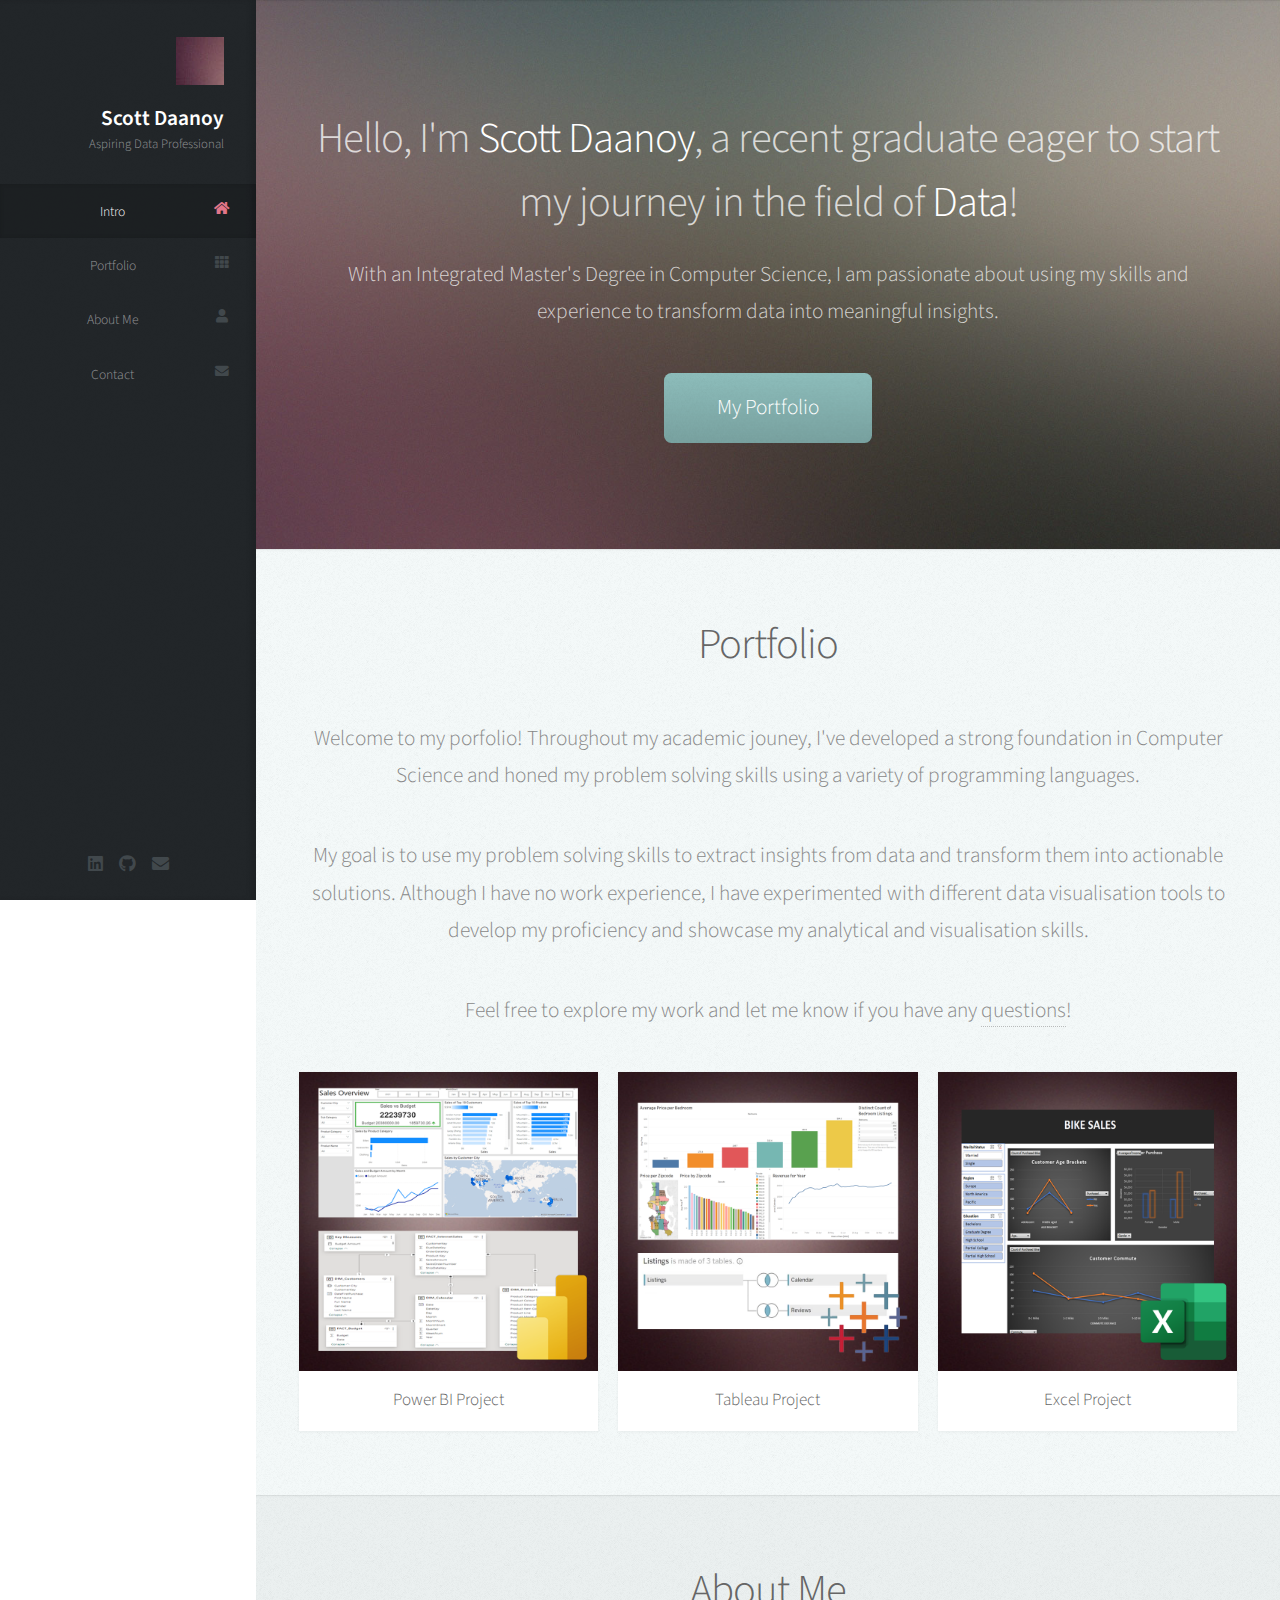
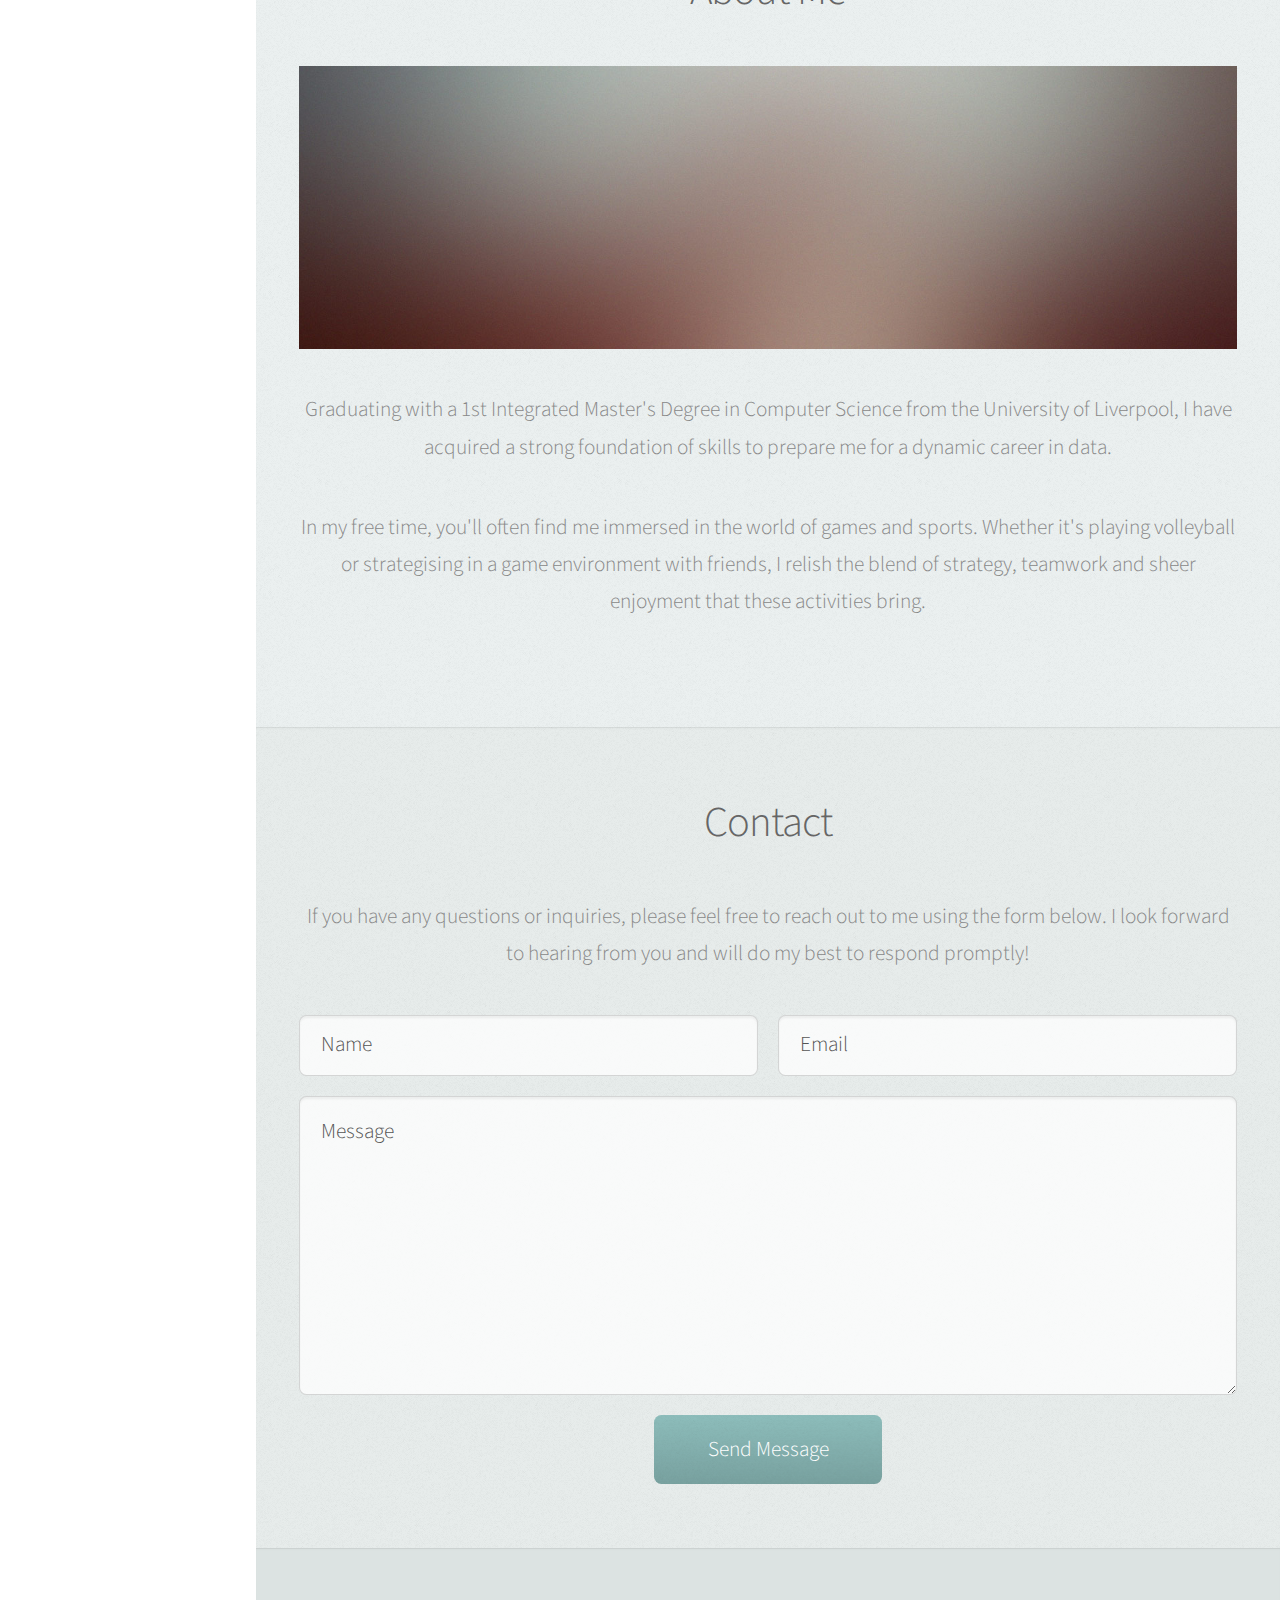
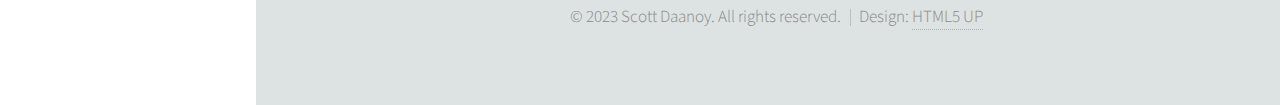
==== index.html @ 8d28c7b4 "Add files via upload" ====
<!DOCTYPE HTML>
<!--
	Prologue by HTML5 UP
	html5up.net | @ajlkn
	Free for personal and commercial use under the CCA 3.0 license (html5up.net/license)
-->
<html>
	<head>
		<title>Scott Daanoy Portfolio</title>
		<meta charset="utf-8" />
		<meta name="viewport" content="width=device-width, initial-scale=1, user-scalable=no" />
		<link rel="stylesheet" href="assets/css/main.css" />
	</head>
	<body class="is-preload">

		<!-- Header -->
			<div id="header">

				<div class="top">

					<!-- Logo -->
						<div id="logo">
							<span class="image avatar48"><img src="images/avatar.jpg" alt="" /></span>
							<h1 id="title">Scott Daanoy</h1>
							<p>Aspiring Data Professional</p>
						</div>

					<!-- Nav -->
						<nav id="nav">
							<ul>
								<li><a href="#top" id="top-link"><span class="icon solid fa-home">Intro</span></a></li>
								<li><a href="#portfolio" id="portfolio-link"><span class="icon solid fa-th">Portfolio</span></a></li>
								<li><a href="#about" id="about-link"><span class="icon solid fa-user">About Me</span></a></li>
								<li><a href="#contact" id="contact-link"><span class="icon solid fa-envelope">Contact</span></a></li>
							</ul>
						</nav>

				</div>

				<div class="bottom">

					<!-- Social Icons -->
						<ul class="icons">
							<li><a href="https://www.linkedin.com/in/euan-scott-daanoy/" class="icon brands fa-linkedin"><span class="label">Facebook</span></a></li>
							<li><a href="https://github.com/scottdaanoy" class="icon brands fa-github"><span class="label">Github</span></a></li>
							<li><a href="mailto:daanoyscott@gmail.com" class="icon solid fa-envelope"><span class="label">Email</span></a></li>
						</ul>

				</div>

			</div>

		<!-- Main -->
			<div id="main">

				<!-- Intro -->
					<section id="top" class="one dark cover">
						<div class="container">

							<header>
								<h2 class="alt">Hello, I'm <strong>Scott Daanoy</strong>, a recent graduate eager to start 
								my journey in the field of <strong>Data</strong>!</h2>
								<p>With an Integrated Master's Degree in Computer Science,
								I am passionate about using my skills and experience to transform data into meaningful insights.</p>
							</header>

							<footer>
								<a href="#portfolio" class="button scrolly">My Portfolio</a>
							</footer>

						</div>
					</section>
					

				<!-- Portfolio -->
					<section id="portfolio" class="two">
						<div class="container">

							<header>
								<h2>Portfolio</h2>
							</header>

							<p>Welcome to my porfolio! Throughout my academic jouney, I've developed a strong foundation in
							Computer Science and honed my problem solving skills using a variety of programming languages.</p>
							<p>My goal is to use my problem solving skills to extract insights from data and transform them
							into actionable solutions. Although I have no work experience, I have experimented with different 
							data visualisation tools to develop my proficiency and showcase my analytical and visualisation
							skills.</p>
							<p> Feel free to explore my work and let me know if you have any <a href="#contact">questions</a>!</p>

							<div class="row">
								<div class="col-4 col-12-mobile">
									<article class="item">
										<a href="PowerBIProject.html#portfolio" class="image fit"><img src="images/BI Thumb.png" alt="" /></a>
										<header>
											<h3>Power BI Project</h3>
										</header>
									</article>
								</div>
								<div class="col-4 col-12-mobile">
									<article class="item">
										<a href="TableauProject.html#portfolio" class="image fit"><img src="images/Tableau Thumb.png" alt="" /></a>
										<header>
											<h3>Tableau Project</h3>
										</header>
									</article>
								</div>
								<div class="col-4 col-12-mobile">
									<article class="item">
										<a href="ExcelProject.html#portfolio" class="image fit"><img src="images/Excel Thumb.png" alt="" /></a>
										<header>
											<h3>Excel Project</h3>
										</header>
									</article>
								</div>
							</div>
						</div>
					</section>

				<!-- About Me -->
					<section id="about" class="three">
						<div class="container">

							<header>
								<h2>About Me</h2>
							</header>

							<a href="#" class="image featured"><img src="images/pic08.jpg" alt="" /></a>

							<p>
								Graduating with a 1st Integrated Master's Degree in Computer Science from the University of Liverpool,
								I have acquired a strong foundation of skills to prepare me for a dynamic career in data.
							</p>

							<p>
								In my free time, you'll often find me immersed in the world of games and sports. Whether it's playing 
								volleyball or strategising in a game environment with friends, I relish the blend of strategy, teamwork 
								and sheer enjoyment that these activities bring.  
							</p>

						</div>
					</section>

				<!-- Contact -->
					<section id="contact" class="four">
						<div class="container">

							<header>
								<h2>Contact</h2>
							</header>

							<p>If you have any questions or inquiries, please feel free to reach out to me using the form below.
							I look forward to hearing from you and will do my best to respond promptly!</p>

							<form method="post" action="https://formspree.io/f/meqbbwyn">
								<div class="row">
									<div class="col-6 col-12-mobile"><input type="text" name="name" placeholder="Name" /></div>
									<div class="col-6 col-12-mobile"><input type="text" name="email" placeholder="Email" /></div>
									<div class="col-12">
										<textarea name="message" placeholder="Message"></textarea>
									</div>
									<div class="col-12">
										<input type="submit" value="Send Message" />
									</div>
								</div>
							</form>

						</div>
					</section>

			</div>

		<!-- Footer -->
			<div id="footer">

				<!-- Copyright -->
					<ul class="copyright">
						<li>&copy; 2023 Scott Daanoy. All rights reserved.</li><li>Design: <a href="http://html5up.net">HTML5 UP</a></li>
					</ul>

			</div>

		<!-- Scripts -->
			<script src="assets/js/jquery.min.js"></script>
			<script src="assets/js/jquery.scrolly.min.js"></script>
			<script src="assets/js/jquery.scrollex.min.js"></script>
			<script src="assets/js/browser.min.js"></script>
			<script src="assets/js/breakpoints.min.js"></script>
			<script src="assets/js/util.js"></script>
			<script src="assets/js/main.js"></script>

	</body>
</html>
---- assets/css/main.css ----
@import url("fontawesome-all.min.css");
@import url("https://fonts.googleapis.com/css?family=Source+Sans+Pro:300,300italic,400,600");

/*
	Prologue by HTML5 UP
	html5up.net | @ajlkn
	Free for personal and commercial use under the CCA 3.0 license (html5up.net/license)
*/

ul#scott {
	text-align: center;
	list-style-type: none;
	font-size: 21px;
}

p#viewmore {
	text-align: right;
}

html, body, div, span, applet, object,
iframe, h1, h2, h3, h4, h5, h6, p, blockquote,
pre, a, abbr, acronym, address, big, cite,
code, del, dfn, em, img, ins, kbd, q, s, samp,
small, strike, strong, sub, sup, tt, var, b,
u, i, center, dl, dt, dd, ol, ul, li, fieldset,
form, label, legend, table, caption, tbody,
tfoot, thead, tr, th, td, article, aside,
canvas, details, embed, figure, figcaption,
footer, header, hgroup, menu, nav, output, ruby,
section, summary, time, mark, audio, video {
	margin: 0;
	padding: 0;
	border: 0;
	font-size: 100%;
	font: inherit;
	vertical-align: baseline;}

article, aside, details, figcaption, figure,
footer, header, hgroup, menu, nav, section {
	display: block;}

body {
	line-height: 1;
}

ol, ul {
	list-style: none;
	text-align: center;
	list-style-position: outside;
	list-style-type: none;
}

blockquote, q {
	quotes: none;
}

	blockquote:before, blockquote:after, q:before, q:after {
		content: '';
		content: none;
	}

table {
	border-collapse: collapse;
	border-spacing: 0;
}

body {
	-webkit-text-size-adjust: none;
}

mark {
	background-color: transparent;
	color: inherit;
}

input::-moz-focus-inner {
	border: 0;
	padding: 0;
}

input, select, textarea {
	-moz-appearance: none;
	-webkit-appearance: none;
	-ms-appearance: none;
	appearance: none;
}

/* Basic */

	html {
		box-sizing: border-box;
	}

	*, *:before, *:after {
		box-sizing: inherit;
	}

	body {
		background: #fff;
		font-family: 'Source Sans Pro', sans-serif;
		font-size: 19pt;
		font-weight: 300;
		line-height: 1.75em;
		color: #888;
	}

		body.is-preload *, body.is-preload *:before, body.is-preload *:after {
			-moz-animation: none !important;
			-webkit-animation: none !important;
			-ms-animation: none !important;
			animation: none !important;
			-moz-transition: none !important;
			-webkit-transition: none !important;
			-ms-transition: none !important;
			transition: none !important;
		}

	input, textarea, select {
		font-family: 'Source Sans Pro', sans-serif;
		font-size: 19pt;
		font-weight: 300;
		line-height: 1.75em;
		color: #888;
	}

	h1, h2, h3, h4, h5, h6 {
		font-weight: 300;
		color: #666;
		line-height: 1.5em;
	}

	h1 a, h2 a, h3 a, h4 a, h5 a, h6 a {
		color: inherit;
		text-decoration: none;
	}

		h1 a strong, h2 a strong, h3 a strong, h4 a strong, h5 a strong, h6 a strong {
			color: #333;
		}

	h2 {
		font-size: 2em;
		letter-spacing: -1px;
	}

		h2.alt {
			color: #888;
		}

			h2.alt strong {
				color: #666;
			}

	h3 {
		font-size: 1.5em;
	}

	header {
		margin: 0 0 2em 0;
	}

		header > p {
			margin: 1em 0 0 0;
		}

	footer {
		margin: 2em 0 0 0;
	}

	strong, b {
		font-weight: 300;
		color: #666;
	}

	em, i {
		font-style: italic;
	}

	a {
		text-decoration: none;
		color: inherit;
		border-bottom: dotted 1px rgba(128, 128, 128, 0.5);
		-moz-transition: color 0.35s ease-in-out, border-bottom-color 0.35s ease-in-out;
		-webkit-transition: color 0.35s ease-in-out, border-bottom-color 0.35s ease-in-out;
		-ms-transition: color 0.35s ease-in-out, border-bottom-color 0.35s ease-in-out;
		transition: color 0.35s ease-in-out, border-bottom-color 0.35s ease-in-out;
		outline: 0;
	}

		a:hover {
			color: #E27689;
			border-bottom-color: rgba(255, 255, 255, 0);
		}

	sub {
		position: relative;
		top: 0.5em;
		font-size: 0.8em;
	}

	sup {
		position: relative;
		top: -0.5em;
		font-size: 0.8em;
	}

	hr {
		border: 0;
		border-top: solid 1px #ddd;
	}

	blockquote {
		border-left: solid 0.5em #ddd;
		padding: 1em 0 1em 2em;
		font-style: italic;
	}

	p, ul, ol, dl, table {
		margin-bottom: 2em;
	}

	br.clear {
		clear: both;
	}

/* Container */

	.container {
		margin: 0 auto;
		max-width: 100%;
		width: 1400px;
	}

		@media screen and (min-width: 961px) and (max-width: 1880px) {

			.container {
				width: 1200px;
			}

		}

		@media screen and (min-width: 961px) and (max-width: 1620px) {

			.container {
				width: 960px;
			}

		}

		@media screen and (min-width: 961px) and (max-width: 1320px) {

			.container {
				width: 100%;
			}

		}

		@media screen and (max-width: 960px) {

			.container {
				width: 100%;
			}

		}

		@media screen and (max-width: 736px) {

			.container {
				width: 100%;
			}

		}

/* Row */

	.row {
		display: flex;
		flex-wrap: wrap;
		box-sizing: border-box;
		align-items: stretch;
	}

		.row > * {
			box-sizing: border-box;
		}

		.row.gtr-uniform > * > :last-child {
			margin-bottom: 0;
		}

		.row.aln-left {
			justify-content: flex-start;
		}

		.row.aln-center {
			justify-content: center;
		}

		.row.aln-right {
			justify-content: flex-end;
		}

		.row.aln-top {
			align-items: flex-start;
		}

		.row.aln-middle {
			align-items: center;
		}

		.row.aln-bottom {
			align-items: flex-end;
		}

		.row > .imp {
			order: -1;
		}

		.row > .col-1 {
			width: 8.33333%;
		}

		.row > .off-1 {
			margin-left: 8.33333%;
		}

		.row > .col-2 {
			width: 16.66667%;
		}

		.row > .off-2 {
			margin-left: 16.66667%;
		}

		.row > .col-3 {
			width: 25%;
		}

		.row > .off-3 {
			margin-left: 25%;
		}

		.row > .col-4 {
			width: 33.33333%;
		}

		.row > .off-4 {
			margin-left: 33.33333%;
		}

		.row > .col-5 {
			width: 41.66667%;
		}

		.row > .off-5 {
			margin-left: 41.66667%;
		}

		.row > .col-6 {
			width: 50%;
		}

		.row > .off-6 {
			margin-left: 50%;
		}

		.row > .col-7 {
			width: 58.33333%;
		}

		.row > .off-7 {
			margin-left: 58.33333%;
		}

		.row > .col-8 {
			width: 66.66667%;
		}

		.row > .off-8 {
			margin-left: 66.66667%;
		}

		.row > .col-9 {
			width: 75%;
		}

		.row > .off-9 {
			margin-left: 75%;
		}

		.row > .col-10 {
			width: 83.33333%;
		}

		.row > .off-10 {
			margin-left: 83.33333%;
		}

		.row > .col-11 {
			width: 91.66667%;
		}

		.row > .off-11 {
			margin-left: 91.66667%;
		}

		.row > .col-12 {
			width: 100%;
		}

		.row > .off-12 {
			margin-left: 100%;
		}

		.row.gtr-0 {
			margin-top: 0px;
			margin-left: 0px;
		}

			.row.gtr-0 > * {
				padding: 0px 0 0 0px;
			}

			.row.gtr-0.gtr-uniform {
				margin-top: 0px;
			}

				.row.gtr-0.gtr-uniform > * {
					padding-top: 0px;
				}

		.row.gtr-25 {
			margin-top: -10px;
			margin-left: -10px;
		}

			.row.gtr-25 > * {
				padding: 10px 0 0 10px;
			}

			.row.gtr-25.gtr-uniform {
				margin-top: -10px;
			}

				.row.gtr-25.gtr-uniform > * {
					padding-top: 10px;
				}

		.row.gtr-50 {
			margin-top: -20px;
			margin-left: -20px;
		}

			.row.gtr-50 > * {
				padding: 20px 0 0 20px;
			}

			.row.gtr-50.gtr-uniform {
				margin-top: -20px;
			}

				.row.gtr-50.gtr-uniform > * {
					padding-top: 20px;
				}

		.row {
			margin-top: -40px;
			margin-left: -40px;
		}

			.row > * {
				padding: 40px 0 0 40px;
			}

			.row.gtr-uniform {
				margin-top: -40px;
			}

				.row.gtr-uniform > * {
					padding-top: 40px;
				}

		.row.gtr-150 {
			margin-top: -60px;
			margin-left: -60px;
		}

			.row.gtr-150 > * {
				padding: 60px 0 0 60px;
			}

			.row.gtr-150.gtr-uniform {
				margin-top: -60px;
			}

				.row.gtr-150.gtr-uniform > * {
					padding-top: 60px;
				}

		.row.gtr-200 {
			margin-top: -80px;
			margin-left: -80px;
		}

			.row.gtr-200 > * {
				padding: 80px 0 0 80px;
			}

			.row.gtr-200.gtr-uniform {
				margin-top: -80px;
			}

				.row.gtr-200.gtr-uniform > * {
					padding-top: 80px;
				}

		@media screen and (min-width: 961px) and (max-width: 1880px) {

			.row {
				display: flex;
				flex-wrap: wrap;
				box-sizing: border-box;
				align-items: stretch;
			}

				.row > * {
					box-sizing: border-box;
				}

				.row.gtr-uniform > * > :last-child {
					margin-bottom: 0;
				}

				.row.aln-left {
					justify-content: flex-start;
				}

				.row.aln-center {
					justify-content: center;
				}

				.row.aln-right {
					justify-content: flex-end;
				}

				.row.aln-top {
					align-items: flex-start;
				}

				.row.aln-middle {
					align-items: center;
				}

				.row.aln-bottom {
					align-items: flex-end;
				}

				.row > .imp-wide {
					order: -1;
				}

				.row > .col-1-wide {
					width: 8.33333%;
				}

				.row > .off-1-wide {
					margin-left: 8.33333%;
				}

				.row > .col-2-wide {
					width: 16.66667%;
				}

				.row > .off-2-wide {
					margin-left: 16.66667%;
				}

				.row > .col-3-wide {
					width: 25%;
				}

				.row > .off-3-wide {
					margin-left: 25%;
				}

				.row > .col-4-wide {
					width: 33.33333%;
				}

				.row > .off-4-wide {
					margin-left: 33.33333%;
				}

				.row > .col-5-wide {
					width: 41.66667%;
				}

				.row > .off-5-wide {
					margin-left: 41.66667%;
				}

				.row > .col-6-wide {
					width: 50%;
				}

				.row > .off-6-wide {
					margin-left: 50%;
				}

				.row > .col-7-wide {
					width: 58.33333%;
				}

				.row > .off-7-wide {
					margin-left: 58.33333%;
				}

				.row > .col-8-wide {
					width: 66.66667%;
				}

				.row > .off-8-wide {
					margin-left: 66.66667%;
				}

				.row > .col-9-wide {
					width: 75%;
				}

				.row > .off-9-wide {
					margin-left: 75%;
				}

				.row > .col-10-wide {
					width: 83.33333%;
				}

				.row > .off-10-wide {
					margin-left: 83.33333%;
				}

				.row > .col-11-wide {
					width: 91.66667%;
				}

				.row > .off-11-wide {
					margin-left: 91.66667%;
				}

				.row > .col-12-wide {
					width: 100%;
				}

				.row > .off-12-wide {
					margin-left: 100%;
				}

				.row.gtr-0 {
					margin-top: 0px;
					margin-left: 0px;
				}

					.row.gtr-0 > * {
						padding: 0px 0 0 0px;
					}

					.row.gtr-0.gtr-uniform {
						margin-top: 0px;
					}

						.row.gtr-0.gtr-uniform > * {
							padding-top: 0px;
						}

				.row.gtr-25 {
					margin-top: -10px;
					margin-left: -10px;
				}

					.row.gtr-25 > * {
						padding: 10px 0 0 10px;
					}

					.row.gtr-25.gtr-uniform {
						margin-top: -10px;
					}

						.row.gtr-25.gtr-uniform > * {
							padding-top: 10px;
						}

				.row.gtr-50 {
					margin-top: -20px;
					margin-left: -20px;
				}

					.row.gtr-50 > * {
						padding: 20px 0 0 20px;
					}

					.row.gtr-50.gtr-uniform {
						margin-top: -20px;
					}

						.row.gtr-50.gtr-uniform > * {
							padding-top: 20px;
						}

				.row {
					margin-top: -40px;
					margin-left: -40px;
				}

					.row > * {
						padding: 40px 0 0 40px;
					}

					.row.gtr-uniform {
						margin-top: -40px;
					}

						.row.gtr-uniform > * {
							padding-top: 40px;
						}

				.row.gtr-150 {
					margin-top: -60px;
					margin-left: -60px;
				}

					.row.gtr-150 > * {
						padding: 60px 0 0 60px;
					}

					.row.gtr-150.gtr-uniform {
						margin-top: -60px;
					}

						.row.gtr-150.gtr-uniform > * {
							padding-top: 60px;
						}

				.row.gtr-200 {
					margin-top: -80px;
					margin-left: -80px;
				}

					.row.gtr-200 > * {
						padding: 80px 0 0 80px;
					}

					.row.gtr-200.gtr-uniform {
						margin-top: -80px;
					}

						.row.gtr-200.gtr-uniform > * {
							padding-top: 80px;
						}

		}

		@media screen and (min-width: 961px) and (max-width: 1620px) {

			.row {
				display: flex;
				flex-wrap: wrap;
				box-sizing: border-box;
				align-items: stretch;
			}

				.row > * {
					box-sizing: border-box;
				}

				.row.gtr-uniform > * > :last-child {
					margin-bottom: 0;
				}

				.row.aln-left {
					justify-content: flex-start;
				}

				.row.aln-center {
					justify-content: center;
				}

				.row.aln-right {
					justify-content: flex-end;
				}

				.row.aln-top {
					align-items: flex-start;
				}

				.row.aln-middle {
					align-items: center;
				}

				.row.aln-bottom {
					align-items: flex-end;
				}

				.row > .imp-normal {
					order: -1;
				}

				.row > .col-1-normal {
					width: 8.33333%;
				}

				.row > .off-1-normal {
					margin-left: 8.33333%;
				}

				.row > .col-2-normal {
					width: 16.66667%;
				}

				.row > .off-2-normal {
					margin-left: 16.66667%;
				}

				.row > .col-3-normal {
					width: 25%;
				}

				.row > .off-3-normal {
					margin-left: 25%;
				}

				.row > .col-4-normal {
					width: 33.33333%;
				}

				.row > .off-4-normal {
					margin-left: 33.33333%;
				}

				.row > .col-5-normal {
					width: 41.66667%;
				}

				.row > .off-5-normal {
					margin-left: 41.66667%;
				}

				.row > .col-6-normal {
					width: 50%;
				}

				.row > .off-6-normal {
					margin-left: 50%;
				}

				.row > .col-7-normal {
					width: 58.33333%;
				}

				.row > .off-7-normal {
					margin-left: 58.33333%;
				}

				.row > .col-8-normal {
					width: 66.66667%;
				}

				.row > .off-8-normal {
					margin-left: 66.66667%;
				}

				.row > .col-9-normal {
					width: 75%;
				}

				.row > .off-9-normal {
					margin-left: 75%;
				}

				.row > .col-10-normal {
					width: 83.33333%;
				}

				.row > .off-10-normal {
					margin-left: 83.33333%;
				}

				.row > .col-11-normal {
					width: 91.66667%;
				}

				.row > .off-11-normal {
					margin-left: 91.66667%;
				}

				.row > .col-12-normal {
					width: 100%;
				}

				.row > .off-12-normal {
					margin-left: 100%;
				}

				.row.gtr-0 {
					margin-top: 0px;
					margin-left: 0px;
				}

					.row.gtr-0 > * {
						padding: 0px 0 0 0px;
					}

					.row.gtr-0.gtr-uniform {
						margin-top: 0px;
					}

						.row.gtr-0.gtr-uniform > * {
							padding-top: 0px;
						}

				.row.gtr-25 {
					margin-top: -10px;
					margin-left: -10px;
				}

					.row.gtr-25 > * {
						padding: 10px 0 0 10px;
					}

					.row.gtr-25.gtr-uniform {
						margin-top: -10px;
					}

						.row.gtr-25.gtr-uniform > * {
							padding-top: 10px;
						}

				.row.gtr-50 {
					margin-top: -20px;
					margin-left: -20px;
				}

					.row.gtr-50 > * {
						padding: 20px 0 0 20px;
					}

					.row.gtr-50.gtr-uniform {
						margin-top: -20px;
					}

						.row.gtr-50.gtr-uniform > * {
							padding-top: 20px;
						}

				.row {
					margin-top: -40px;
					margin-left: -40px;
				}

					.row > * {
						padding: 40px 0 0 40px;
					}

					.row.gtr-uniform {
						margin-top: -40px;
					}

						.row.gtr-uniform > * {
							padding-top: 40px;
						}

				.row.gtr-150 {
					margin-top: -60px;
					margin-left: -60px;
				}

					.row.gtr-150 > * {
						padding: 60px 0 0 60px;
					}

					.row.gtr-150.gtr-uniform {
						margin-top: -60px;
					}

						.row.gtr-150.gtr-uniform > * {
							padding-top: 60px;
						}

				.row.gtr-200 {
					margin-top: -80px;
					margin-left: -80px;
				}

					.row.gtr-200 > * {
						padding: 80px 0 0 80px;
					}

					.row.gtr-200.gtr-uniform {
						margin-top: -80px;
					}

						.row.gtr-200.gtr-uniform > * {
							padding-top: 80px;
						}

		}

		@media screen and (min-width: 961px) and (max-width: 1320px) {

			.row {
				display: flex;
				flex-wrap: wrap;
				box-sizing: border-box;
				align-items: stretch;
			}

				.row > * {
					box-sizing: border-box;
				}

				.row.gtr-uniform > * > :last-child {
					margin-bottom: 0;
				}

				.row.aln-left {
					justify-content: flex-start;
				}

				.row.aln-center {
					justify-content: center;
				}

				.row.aln-right {
					justify-content: flex-end;
				}

				.row.aln-top {
					align-items: flex-start;
				}

				.row.aln-middle {
					align-items: center;
				}

				.row.aln-bottom {
					align-items: flex-end;
				}

				.row > .imp-narrow {
					order: -1;
				}

				.row > .col-1-narrow {
					width: 8.33333%;
				}

				.row > .off-1-narrow {
					margin-left: 8.33333%;
				}

				.row > .col-2-narrow {
					width: 16.66667%;
				}

				.row > .off-2-narrow {
					margin-left: 16.66667%;
				}

				.row > .col-3-narrow {
					width: 25%;
				}

				.row > .off-3-narrow {
					margin-left: 25%;
				}

				.row > .col-4-narrow {
					width: 33.33333%;
				}

				.row > .off-4-narrow {
					margin-left: 33.33333%;
				}

				.row > .col-5-narrow {
					width: 41.66667%;
				}

				.row > .off-5-narrow {
					margin-left: 41.66667%;
				}

				.row > .col-6-narrow {
					width: 50%;
				}

				.row > .off-6-narrow {
					margin-left: 50%;
				}

				.row > .col-7-narrow {
					width: 58.33333%;
				}

				.row > .off-7-narrow {
					margin-left: 58.33333%;
				}

				.row > .col-8-narrow {
					width: 66.66667%;
				}

				.row > .off-8-narrow {
					margin-left: 66.66667%;
				}

				.row > .col-9-narrow {
					width: 75%;
				}

				.row > .off-9-narrow {
					margin-left: 75%;
				}

				.row > .col-10-narrow {
					width: 83.33333%;
				}

				.row > .off-10-narrow {
					margin-left: 83.33333%;
				}

				.row > .col-11-narrow {
					width: 91.66667%;
				}

				.row > .off-11-narrow {
					margin-left: 91.66667%;
				}

				.row > .col-12-narrow {
					width: 100%;
				}

				.row > .off-12-narrow {
					margin-left: 100%;
				}

				.row.gtr-0 {
					margin-top: 0px;
					margin-left: 0px;
				}

					.row.gtr-0 > * {
						padding: 0px 0 0 0px;
					}

					.row.gtr-0.gtr-uniform {
						margin-top: 0px;
					}

						.row.gtr-0.gtr-uniform > * {
							padding-top: 0px;
						}

				.row.gtr-25 {
					margin-top: -5px;
					margin-left: -5px;
				}

					.row.gtr-25 > * {
						padding: 5px 0 0 5px;
					}

					.row.gtr-25.gtr-uniform {
						margin-top: -5px;
					}

						.row.gtr-25.gtr-uniform > * {
							padding-top: 5px;
						}

				.row.gtr-50 {
					margin-top: -10px;
					margin-left: -10px;
				}

					.row.gtr-50 > * {
						padding: 10px 0 0 10px;
					}

					.row.gtr-50.gtr-uniform {
						margin-top: -10px;
					}

						.row.gtr-50.gtr-uniform > * {
							padding-top: 10px;
						}

				.row {
					margin-top: -20px;
					margin-left: -20px;
				}

					.row > * {
						padding: 20px 0 0 20px;
					}

					.row.gtr-uniform {
						margin-top: -20px;
					}

						.row.gtr-uniform > * {
							padding-top: 20px;
						}

				.row.gtr-150 {
					margin-top: -30px;
					margin-left: -30px;
				}

					.row.gtr-150 > * {
						padding: 30px 0 0 30px;
					}

					.row.gtr-150.gtr-uniform {
						margin-top: -30px;
					}

						.row.gtr-150.gtr-uniform > * {
							padding-top: 30px;
						}

				.row.gtr-200 {
					margin-top: -40px;
					margin-left: -40px;
				}

					.row.gtr-200 > * {
						padding: 40px 0 0 40px;
					}

					.row.gtr-200.gtr-uniform {
						margin-top: -40px;
					}

						.row.gtr-200.gtr-uniform > * {
							padding-top: 40px;
						}

		}

		@media screen and (max-width: 960px) {

			.row {
				display: flex;
				flex-wrap: wrap;
				box-sizing: border-box;
				align-items: stretch;
			}

				.row > * {
					box-sizing: border-box;
				}

				.row.gtr-uniform > * > :last-child {
					margin-bottom: 0;
				}

				.row.aln-left {
					justify-content: flex-start;
				}

				.row.aln-center {
					justify-content: center;
				}

				.row.aln-right {
					justify-content: flex-end;
				}

				.row.aln-top {
					align-items: flex-start;
				}

				.row.aln-middle {
					align-items: center;
				}

				.row.aln-bottom {
					align-items: flex-end;
				}

				.row > .imp-narrower {
					order: -1;
				}

				.row > .col-1-narrower {
					width: 8.33333%;
				}

				.row > .off-1-narrower {
					margin-left: 8.33333%;
				}

				.row > .col-2-narrower {
					width: 16.66667%;
				}

				.row > .off-2-narrower {
					margin-left: 16.66667%;
				}

				.row > .col-3-narrower {
					width: 25%;
				}

				.row > .off-3-narrower {
					margin-left: 25%;
				}

				.row > .col-4-narrower {
					width: 33.33333%;
				}

				.row > .off-4-narrower {
					margin-left: 33.33333%;
				}

				.row > .col-5-narrower {
					width: 41.66667%;
				}

				.row > .off-5-narrower {
					margin-left: 41.66667%;
				}

				.row > .col-6-narrower {
					width: 50%;
				}

				.row > .off-6-narrower {
					margin-left: 50%;
				}

				.row > .col-7-narrower {
					width: 58.33333%;
				}

				.row > .off-7-narrower {
					margin-left: 58.33333%;
				}

				.row > .col-8-narrower {
					width: 66.66667%;
				}

				.row > .off-8-narrower {
					margin-left: 66.66667%;
				}

				.row > .col-9-narrower {
					width: 75%;
				}

				.row > .off-9-narrower {
					margin-left: 75%;
				}

				.row > .col-10-narrower {
					width: 83.33333%;
				}

				.row > .off-10-narrower {
					margin-left: 83.33333%;
				}

				.row > .col-11-narrower {
					width: 91.66667%;
				}

				.row > .off-11-narrower {
					margin-left: 91.66667%;
				}

				.row > .col-12-narrower {
					width: 100%;
				}

				.row > .off-12-narrower {
					margin-left: 100%;
				}

				.row.gtr-0 {
					margin-top: 0px;
					margin-left: 0px;
				}

					.row.gtr-0 > * {
						padding: 0px 0 0 0px;
					}

					.row.gtr-0.gtr-uniform {
						margin-top: 0px;
					}

						.row.gtr-0.gtr-uniform > * {
							padding-top: 0px;
						}

				.row.gtr-25 {
					margin-top: -5px;
					margin-left: -5px;
				}

					.row.gtr-25 > * {
						padding: 5px 0 0 5px;
					}

					.row.gtr-25.gtr-uniform {
						margin-top: -5px;
					}

						.row.gtr-25.gtr-uniform > * {
							padding-top: 5px;
						}

				.row.gtr-50 {
					margin-top: -10px;
					margin-left: -10px;
				}

					.row.gtr-50 > * {
						padding: 10px 0 0 10px;
					}

					.row.gtr-50.gtr-uniform {
						margin-top: -10px;
					}

						.row.gtr-50.gtr-uniform > * {
							padding-top: 10px;
						}

				.row {
					margin-top: -20px;
					margin-left: -20px;
				}

					.row > * {
						padding: 20px 0 0 20px;
					}

					.row.gtr-uniform {
						margin-top: -20px;
					}

						.row.gtr-uniform > * {
							padding-top: 20px;
						}

				.row.gtr-150 {
					margin-top: -30px;
					margin-left: -30px;
				}

					.row.gtr-150 > * {
						padding: 30px 0 0 30px;
					}

					.row.gtr-150.gtr-uniform {
						margin-top: -30px;
					}

						.row.gtr-150.gtr-uniform > * {
							padding-top: 30px;
						}

				.row.gtr-200 {
					margin-top: -40px;
					margin-left: -40px;
				}

					.row.gtr-200 > * {
						padding: 40px 0 0 40px;
					}

					.row.gtr-200.gtr-uniform {
						margin-top: -40px;
					}

						.row.gtr-200.gtr-uniform > * {
							padding-top: 40px;
						}

		}

		@media screen and (max-width: 736px) {

			.row {
				display: flex;
				flex-wrap: wrap;
				box-sizing: border-box;
				align-items: stretch;
			}

				.row > * {
					box-sizing: border-box;
				}

				.row.gtr-uniform > * > :last-child {
					margin-bottom: 0;
				}

				.row.aln-left {
					justify-content: flex-start;
				}

				.row.aln-center {
					justify-content: center;
				}

				.row.aln-right {
					justify-content: flex-end;
				}

				.row.aln-top {
					align-items: flex-start;
				}

				.row.aln-middle {
					align-items: center;
				}

				.row.aln-bottom {
					align-items: flex-end;
				}

				.row > .imp-mobile {
					order: -1;
				}

				.row > .col-1-mobile {
					width: 8.33333%;
				}

				.row > .off-1-mobile {
					margin-left: 8.33333%;
				}

				.row > .col-2-mobile {
					width: 16.66667%;
				}

				.row > .off-2-mobile {
					margin-left: 16.66667%;
				}

				.row > .col-3-mobile {
					width: 25%;
				}

				.row > .off-3-mobile {
					margin-left: 25%;
				}

				.row > .col-4-mobile {
					width: 33.33333%;
				}

				.row > .off-4-mobile {
					margin-left: 33.33333%;
				}

				.row > .col-5-mobile {
					width: 41.66667%;
				}

				.row > .off-5-mobile {
					margin-left: 41.66667%;
				}

				.row > .col-6-mobile {
					width: 50%;
				}

				.row > .off-6-mobile {
					margin-left: 50%;
				}

				.row > .col-7-mobile {
					width: 58.33333%;
				}

				.row > .off-7-mobile {
					margin-left: 58.33333%;
				}

				.row > .col-8-mobile {
					width: 66.66667%;
				}

				.row > .off-8-mobile {
					margin-left: 66.66667%;
				}

				.row > .col-9-mobile {
					width: 75%;
				}

				.row > .off-9-mobile {
					margin-left: 75%;
				}

				.row > .col-10-mobile {
					width: 83.33333%;
				}

				.row > .off-10-mobile {
					margin-left: 83.33333%;
				}

				.row > .col-11-mobile {
					width: 91.66667%;
				}

				.row > .off-11-mobile {
					margin-left: 91.66667%;
				}

				.row > .col-12-mobile {
					width: 100%;
				}

				.row > .off-12-mobile {
					margin-left: 100%;
				}

				.row.gtr-0 {
					margin-top: 0px;
					margin-left: 0px;
				}

					.row.gtr-0 > * {
						padding: 0px 0 0 0px;
					}

					.row.gtr-0.gtr-uniform {
						margin-top: 0px;
					}

						.row.gtr-0.gtr-uniform > * {
							padding-top: 0px;
						}

				.row.gtr-25 {
					margin-top: -5px;
					margin-left: -5px;
				}

					.row.gtr-25 > * {
						padding: 5px 0 0 5px;
					}

					.row.gtr-25.gtr-uniform {
						margin-top: -5px;
					}

						.row.gtr-25.gtr-uniform > * {
							padding-top: 5px;
						}

				.row.gtr-50 {
					margin-top: -10px;
					margin-left: -10px;
				}

					.row.gtr-50 > * {
						padding: 10px 0 0 10px;
					}

					.row.gtr-50.gtr-uniform {
						margin-top: -10px;
					}

						.row.gtr-50.gtr-uniform > * {
							padding-top: 10px;
						}

				.row {
					margin-top: -20px;
					margin-left: -20px;
				}

					.row > * {
						padding: 20px 0 0 20px;
					}

					.row.gtr-uniform {
						margin-top: -20px;
					}

						.row.gtr-uniform > * {
							padding-top: 20px;
						}

				.row.gtr-150 {
					margin-top: -30px;
					margin-left: -30px;
				}

					.row.gtr-150 > * {
						padding: 30px 0 0 30px;
					}

					.row.gtr-150.gtr-uniform {
						margin-top: -30px;
					}

						.row.gtr-150.gtr-uniform > * {
							padding-top: 30px;
						}

				.row.gtr-200 {
					margin-top: -40px;
					margin-left: -40px;
				}

					.row.gtr-200 > * {
						padding: 40px 0 0 40px;
					}

					.row.gtr-200.gtr-uniform {
						margin-top: -40px;
					}

						.row.gtr-200.gtr-uniform > * {
							padding-top: 40px;
						}

		}

/* Sections/Article */

	section, article {
		margin-bottom: 3em;
	}

		section > :last-child,
		section > .container, section:last-child, article > :last-child,
		article > .container, article:last-child {
			margin-bottom: 0;
		}

		.row > section, .row > article {
			margin-bottom: 0;
		}

/* Image */

	.image {
		display: inline-block;
		border: 0;
	}

		.image img {
			display: block;
			width: 100%;
		}

		.image.avatar48 {
			width: 48px;
			height: 48px;
			background: #f00;
		}

			.image.avatar48 img {
				width: 48px;
				height: 48px;
			}

		.image.fit {
			display: block;
			width: 100%;
		}

		.image.featured {
			display: block;
			width: 100%;
			margin: 0 0 2em 0;
		}

		.image.left {
			float: left;
			margin: 0 2em 2em 0;
		}

		.image.centered {
			display: block;
			margin: 0 0 2em 0;
		}

			.image.centered img {
				margin: 0 auto;
				width: auto;
			}

/* List */

	ul {
		list-style: disc;
		padding-left: 1em;
	}

		ul li {
			padding-left: 0.5em;
		}

	ol {
		list-style: decimal;
		padding-left: 1.25em;
	}

		ol li {
			padding-left: 0.25em;
		}

/* Icons */

	ul.icons {
		cursor: default;
		list-style: none;
		padding-left: 0;
	}

		ul.icons li {
			display: inline-block;
			padding-left: 0;
		}

		ul.icons a {
			display: inline-block;
			width: 2em;
			height: 2em;
			line-height: 2em;
			text-align: center;
			border: 0;
		}

/* Form */

	form label {
		display: block;
		text-align: left;
		margin-bottom: 0.5em;
	}

	form input[type="text"],
	form input[type="email"],
	form input[type="password"],
	form select,
	form textarea {
		position: relative;
		-webkit-appearance: none;
		display: block;
		border: 0;
		outline: 0;
		background: #fff;
		background: rgba(255, 255, 255, 0.75);
		width: 100%;
		border-radius: 0.35em;
		padding: 0.75em 1em 0.75em 1em;
		box-shadow: inset 0 0.1em 0.1em 0 rgba(0, 0, 0, 0.05);
		border: solid 1px rgba(0, 0, 0, 0.15);
		-moz-transition: all 0.35s ease-in-out;
		-webkit-transition: all 0.35s ease-in-out;
		-ms-transition: all 0.35s ease-in-out;
		transition: all 0.35s ease-in-out;
	}

		form input[type="text"]:focus,
		form input[type="email"]:focus,
		form input[type="password"]:focus,
		form select:focus,
		form textarea:focus {
			box-shadow: 0 0 2px 1px #8ebebc;
			background: #fff;
		}

	form input[type="text"],
	form input[type="email"],
	form input[type="password"],
	form select {
		line-height: 1.25em;
	}

	form textarea {
		min-height: 14em;
	}

	form ::-webkit-input-placeholder {
		color: #555 !important;
	}

	form :-moz-placeholder {
		color: #555 !important;
	}

	form ::-moz-placeholder {
		color: #555 !important;
	}

	form :-ms-input-placeholder {
		color: #555 !important;
	}

	form ::-moz-focus-inner {
		border: 0;
	}

/* Table */

	table {
		width: 100%;
		text-align: left;
	}

		table tbody tr:nth-child(2n+2) {
			background: #f4f4f4;
		}

		table td {
			padding: 0.5em 1em 0.5em 1em;
		}

		table th {
			text-align: left;
			padding: 0.5em 1em 0.5em 1em;
			color: #fff;
			background: #222729 url("images/overlay.png");
		}

		table thead {
			background: #444;
			color: #fff;
		}

		table tfoot {
			background: #eee;
		}

/* Button */

	input[type="button"],
	input[type="submit"],
	input[type="reset"],
	button,
	.button {
		position: relative;
		display: inline-block;
		border-radius: 0.35em;
		color: #fff !important;
		text-decoration: none;
		padding: 0.75em 2.5em 0.75em 2.5em;
		background-color: #8ebebc;
		border: 0;
		cursor: pointer;
		background-image: -moz-linear-gradient(top, rgba(0, 0, 0, 0), rgba(0, 0, 0, 0.15)), url("images/overlay.png");
		background-image: -webkit-linear-gradient(top, rgba(0, 0, 0, 0), rgba(0, 0, 0, 0.15)), url("images/overlay.png");
		background-image: -ms-linear-gradient(top, rgba(0, 0, 0, 0), rgba(0, 0, 0, 0.15)), url("images/overlay.png");
		background-image: linear-gradient(top, rgba(0, 0, 0, 0), rgba(0, 0, 0, 0.15)), url("images/overlay.png");
		-moz-transition: background-color 0.35s ease-in-out;
		-webkit-transition: background-color 0.35s ease-in-out;
		-ms-transition: background-color 0.35s ease-in-out;
		transition: background-color 0.35s ease-in-out;
	}

		input[type="button"]:hover,
		input[type="submit"]:hover,
		input[type="reset"]:hover,
		button:hover,
		.button:hover {
			background-color: #9ececc;
		}

		input[type="button"]:active,
		input[type="submit"]:active,
		input[type="reset"]:active,
		button:active,
		.button:active {
			background-color: #7eaeac;
		}

/* Item */

	.item {
		box-shadow: 0 0.05em 0.15em 0 rgba(0, 0, 0, 0.05);
		margin-bottom: 40px;
	}

		.item header {
			background: #fff;
			margin: 0;
			padding: 1em 0 1em 0;
			font-size: 0.8em;
		}

			.item header h3 {
				font-size: 1em;
			}

/* Icons */

	.icon {
		text-decoration: none;
		text-decoration: none;
	}

		.icon:before {
			-moz-osx-font-smoothing: grayscale;
			-webkit-font-smoothing: antialiased;
			display: inline-block;
			font-style: normal;
			font-variant: normal;
			text-rendering: auto;
			line-height: 1;
			text-transform: none !important;
			font-family: 'Font Awesome 5 Free';
			font-weight: 400;
		}

		.icon:before {
			line-height: inherit;
		}

		.icon > .label {
			display: none;
		}

		.icon.solid:before {
			font-weight: 900;
		}

		.icon.brands:before {
			font-family: 'Font Awesome 5 Brands';
		}

/* Header */

	#header {
		display: -moz-flex;
		display: -webkit-flex;
		display: -ms-flex;
		display: flex;
		-moz-flex-direction: column;
		-webkit-flex-direction: column;
		-ms-flex-direction: column;
		flex-direction: column;
		-moz-justify-content: space-between;
		-webkit-justify-content: space-between;
		-ms-justify-content: space-between;
		justify-content: space-between;
		background: #222629 url("images/overlay.png");
		box-shadow: inset -0.25em 0 0.25em 0 rgba(0, 0, 0, 0.1);
		color: #fff;
		height: 100%;
		left: 0;
		overflow-y: auto;
		position: fixed;
		text-align: right;
		top: 0;
		width: 300px;
	}

		#header .top {
			-moz-flex-grow: 1;
			-webkit-flex-grow: 1;
			-ms-flex-grow: 1;
			flex-grow: 1;
		}

		#header .bottom {
			-moz-flex-shrink: 0;
			-webkit-flex-shrink: 0;
			-ms-flex-shrink: 0;
			flex-shrink: 0;
			padding: 1.5em 0 0.75em 0;
		}

			#header .bottom > :last-child {
				margin-bottom: 0;
			}

		#header .icons {
			font-size: 0.8em;
			text-align: center;
		}

			#header .icons a {
				color: #41484c;
				-moz-transition: color 0.35s ease-in-out;
				-webkit-transition: color 0.35s ease-in-out;
				-ms-transition: color 0.35s ease-in-out;
				transition: color 0.35s ease-in-out;
			}

				#header .icons a:hover {
					color: #fff;
				}

	#logo {
		position: relative;
		margin: 1.75em 1.5em 1.5em 1.5em;
		min-height: 48px;
		cursor: default;
	}

		#logo h1 {
			position: relative;
			color: #fff;
			font-weight: 600;
			font-size: 1em;
			line-height: 1em;
		}

		#logo p {
			position: relative;
			display: block;
			font-size: 0.6em;
			color: rgba(255, 255, 255, 0.5);
			line-height: 1.25em;
			margin: 0.5em 0 0 0;
		}

		#logo .image {
			position: absolute;
			left: 0;
			top: 0;
		}

	#nav ul {
		list-style: none;
		padding-left: 0;
		margin-bottom: 0;
	}

		#nav ul li {
			padding-left: 0;
		}

			#nav ul li a {
				display: block;
				padding: 0.5em 1.5em 0.5em 1.5em;
				color: rgba(255, 255, 255, 0.5);
				text-decoration: none;
				outline: 0;
				border: 0;
				-moz-transition: none;
				-webkit-transition: none;
				-ms-transition: none;
				transition: none;
			}

				#nav ul li a span {
					position: relative;
					display: block;
					font-size: 0.8em;
				}

					#nav ul li a span:before {
						position: absolute;
						left: 0;
						color: #41484c;
						text-align: center;
						width: 1.25em;
						line-height: 1.75em;
					}

				#nav ul li a.active {
					background: rgba(0, 0, 0, 0.15);
					box-shadow: inset 0 0 0.25em 0 rgba(0, 0, 0, 0.125);
					color: #fff;
				}

					#nav ul li a.active span:before {
						color: #e27689;
					}

/* Footer */

	#footer {
		margin-left: 375px;
		text-align: center;
		background-color: #dce3e2;
		padding: 3em 0 4em 0;
		box-shadow: inset 0 1px 0 0 rgba(0, 0, 0, 0.05), inset 0 0.1em 0.1em 0 rgba(0, 0, 0, 0.025);
		font-size: 0.8em;
	}

		#footer .copyright {
			cursor: default;
			margin: 0;
		}

			#footer .copyright li {
				display: inline-block;
				line-height: 1em;
				border-left: solid 1px rgba(128, 128, 128, 0.35);
				padding: 0 0 0 0.5em;
				margin: 0 0 0 0.5em;
			}

				#footer .copyright li:first-child {
					border-left: 0;
					padding-left: 0;
					margin-left: 0;
				}
				

/* Main */

	#main {
		margin-left: 300px;
	}

		#main > section {
			margin: 0;
			overflow: hidden;
			padding: 4em 0;
			box-shadow: inset 0 1px 0 0 rgba(0, 0, 0, 0.05), inset 0 0.1em 0.1em 0 rgba(0, 0, 0, 0.025);
			text-align: center;
			background-image: url("images/overlay.png");
		}

			#main > section.dark {
				color: #ddd;
				color: rgba(255, 255, 255, 0.75);
			}

				#main > section.dark h2, #main > section.dark h3, #main > section.dark h4, #main > section.dark h5, #main > section.dark h6 {
					color: inherit;
				}

				#main > section.dark strong {
					color: #fff;
					border-color: inherit;
				}

				#main > section.dark a {
					color: #fff;
					border-color: inherit;
				}

					#main > section.dark a:hover {
						border-bottom-color: rgba(255, 255, 255, 0);
					}

			#main > section.cover {
				padding: 10em 0;
				background-size: cover;
				background-position: center center;
			}

			#main > section.one {
				background-color: #81918E;
				background-image: url("../../images/banner.jpg");
			}

			#main > section.two {
				background-color: #f5fafa;
			}

			#main > section.three {
				background-color: #ecf1f1;
			}

			#main > section.four {
				background-color: #e8edec;
			}

/* Wide */

	@media screen and (min-width: 961px) and (max-width: 1880px) {

		/* Basic */

			body, input, textarea, select {
				font-size: 17pt;
			}

		/* Header */

			#header {
				width: 300px;
			}

		/* Footer */

			#footer {
				margin-left: 300px;
			}

		/* Main */

			#main {
				margin-left: 300px;
			}

	}

/* Normal */

	@media screen and (min-width: 961px) and (max-width: 1620px) {

		/* Main */

			#main > section {
				padding: 3em 0;
			}

			#main section.cover {
				padding: 5em 0;
			}

	}

/* Narrow */

	@media screen and (min-width: 961px) and (max-width: 1320px) {

		/* Basic */

			body, input, textarea, select {
				font-size: 16pt;
			}

			.container {
				padding: 0 2em 0 2em;
			}

		/* Icons */

			ul.icons li a {
				width: 1.75em;
			}

		/* Item */

			.item {
				margin-bottom: 20px;
			}

		/* Header */

			#header {
				width: 20%;
			}

			#logo .image {
				position: relative;
				margin: 0 0 0.5em 0;
			}

			#nav ul li a {
				font-size: 0.8em;
				padding-top: 0.5em;
				padding-bottom: 0.5em;
			}

				#nav ul li a span {
					padding-right: 2.25em;
				}

					#nav ul li a span:before {
						left: 100%;
						margin-left: -1.25em;
						line-height: 2.25em;
					}

		/* Footer */

			#footer {
				margin-left: 20%;
			}

		/* Main */

			#main {
				margin-left: 20%;
			}

	}

/* Narrower */

	#headerToggle {
		display: none;
	}

	@media screen and (max-width: 960px) {

		/* Basic */

			html, body {
				overflow-x: hidden;
			}

			body, input, textarea, select {
				font-size: 16pt;
			}

			header br {
				display: none;
			}

			.container {
				padding: 0 2em 0 2em;
			}

		/* Item */

			.item {
				margin-bottom: 15px;
			}

		/* Icons */

			ul.icons a {
				width: 1.75em;
				font-size: 1.25em;
			}

		/* Header */

			#header {
				-moz-backface-visibility: hidden;
				-webkit-backface-visibility: hidden;
				-ms-backface-visibility: hidden;
				backface-visibility: hidden;
				-moz-transform: translateX(-275px);
				-webkit-transform: translateX(-275px);
				-ms-transform: translateX(-275px);
				transform: translateX(-275px);
				-moz-transition: -moz-transform 0.5s ease;
				-webkit-transition: -webkit-transform 0.5s ease;
				-ms-transition: -ms-transform 0.5s ease;
				transition: transform 0.5s ease;
				-webkit-overflow-scrolling: touch;
				display: block;
				height: 100%;
				left: 0;
				overflow-y: auto;
				position: fixed;
				top: 0;
				width: 275px;
				z-index: 10002;
				width: 275px;
				background: #222729 url("images/overlay.png");
				box-shadow: inset -0.25em 0 0.25em 0 rgba(0, 0, 0, 0.125);
			}

				#header .top {
					position: relative;
				}

				#header .bottom {
					border-top: solid 1px rgba(255, 255, 255, 0.05);
					box-shadow: 0 -1px 0 0 rgba(0, 0, 0, 0.15);
					padding-top: 2em;
					margin-top: 2em;
					position: relative;
				}

			#logo {
				margin: 1.5em 1.25em 1.25em 1.25em;
			}

			#nav ul li a {
				padding: 0.5em 1.25em 0.5em 1.25em;
			}

			#headerToggle {
				-moz-backface-visibility: hidden;
				-webkit-backface-visibility: hidden;
				-ms-backface-visibility: hidden;
				backface-visibility: hidden;
				-moz-transition: -moz-transform 0.5s ease;
				-webkit-transition: -webkit-transform 0.5s ease;
				-ms-transition: -ms-transform 0.5s ease;
				transition: transform 0.5s ease;
				display: block;
				height: 2.25em;
				left: 0;
				position: fixed;
				top: 0;
				width: 3.25em;
				z-index: 10001;
			}

				#headerToggle .toggle {
					text-decoration: none;
					position: absolute;
					left: 0;
					top: 0;
					width: 100%;
					height: 100%;
					outline: 0;
					border: 0;
				}

					#headerToggle .toggle:before {
						-moz-osx-font-smoothing: grayscale;
						-webkit-font-smoothing: antialiased;
						display: inline-block;
						font-style: normal;
						font-variant: normal;
						text-rendering: auto;
						line-height: 1;
						text-transform: none !important;
						font-family: 'Font Awesome 5 Free';
						font-weight: 900;
					}

					#headerToggle .toggle:before {
						text-decoration: none;
						content: '\f0c9';
						color: #fff;
						font-size: 18px;
						background: rgba(128, 136, 144, 0.5);
						border-radius: 0.35em;
						text-align: center;
						position: absolute;
						left: 0.5em;
						top: 0.5em;
						display: block;
						width: 3.25em;
						height: 2.25em;
						line-height: 2.25em;
					}

			body.header-visible #main {
				-moz-transform: translateX(275px);
				-webkit-transform: translateX(275px);
				-ms-transform: translateX(275px);
				transform: translateX(275px);
			}

			body.header-visible #headerToggle {
				-moz-transform: translateX(275px);
				-webkit-transform: translateX(275px);
				-ms-transform: translateX(275px);
				transform: translateX(275px);
			}

			body.header-visible #header {
				-moz-transform: translateX(0);
				-webkit-transform: translateX(0);
				-ms-transform: translateX(0);
				transform: translateX(0);
			}

		/* Footer */

			#footer {
				margin-left: 0;
			}

		/* Main */

			#main {
				-moz-backface-visibility: hidden;
				-webkit-backface-visibility: hidden;
				-ms-backface-visibility: hidden;
				backface-visibility: hidden;
				-moz-transition: -moz-transform 0.5s ease;
				-webkit-transition: -webkit-transform 0.5s ease;
				-ms-transition: -ms-transform 0.5s ease;
				transition: transform 0.5s ease;
				padding-bottom: 1px;
				margin-left: 0;
			}

				#main > section {
					padding: 3em 0;
				}

				#main section.cover {
					padding: 4em 0;
				}

	}

/* Mobile */

	@media screen and (max-width: 736px) {

		/* Basic */

			body, input, textarea, select {
				font-size: 14pt;
			}

			h2 {
				font-size: 1.5em;
				letter-spacing: 0;
				font-weight: 300;
			}

			.container {
				padding: 0 15px 0 15px;
			}

		/* List */

			ul.icons a {
				width: 2em;
				font-size: 1.25em;
			}

		/* Main */

			#main > section {
				padding: 2em 0;
			}

			#main section.cover {
				padding: 4em 0em;
			}

				#main section.cover header {
					padding: 0 1em;
				}

		/* Footer */

			#footer .copyright li {
				display: block;
				line-height: 1.25em;
				border: 0;
				padding: 0;
				margin: 1em 0 0 0;
			}

				#footer .copyright li:first-child {
					margin-top: 0;
				}

	}
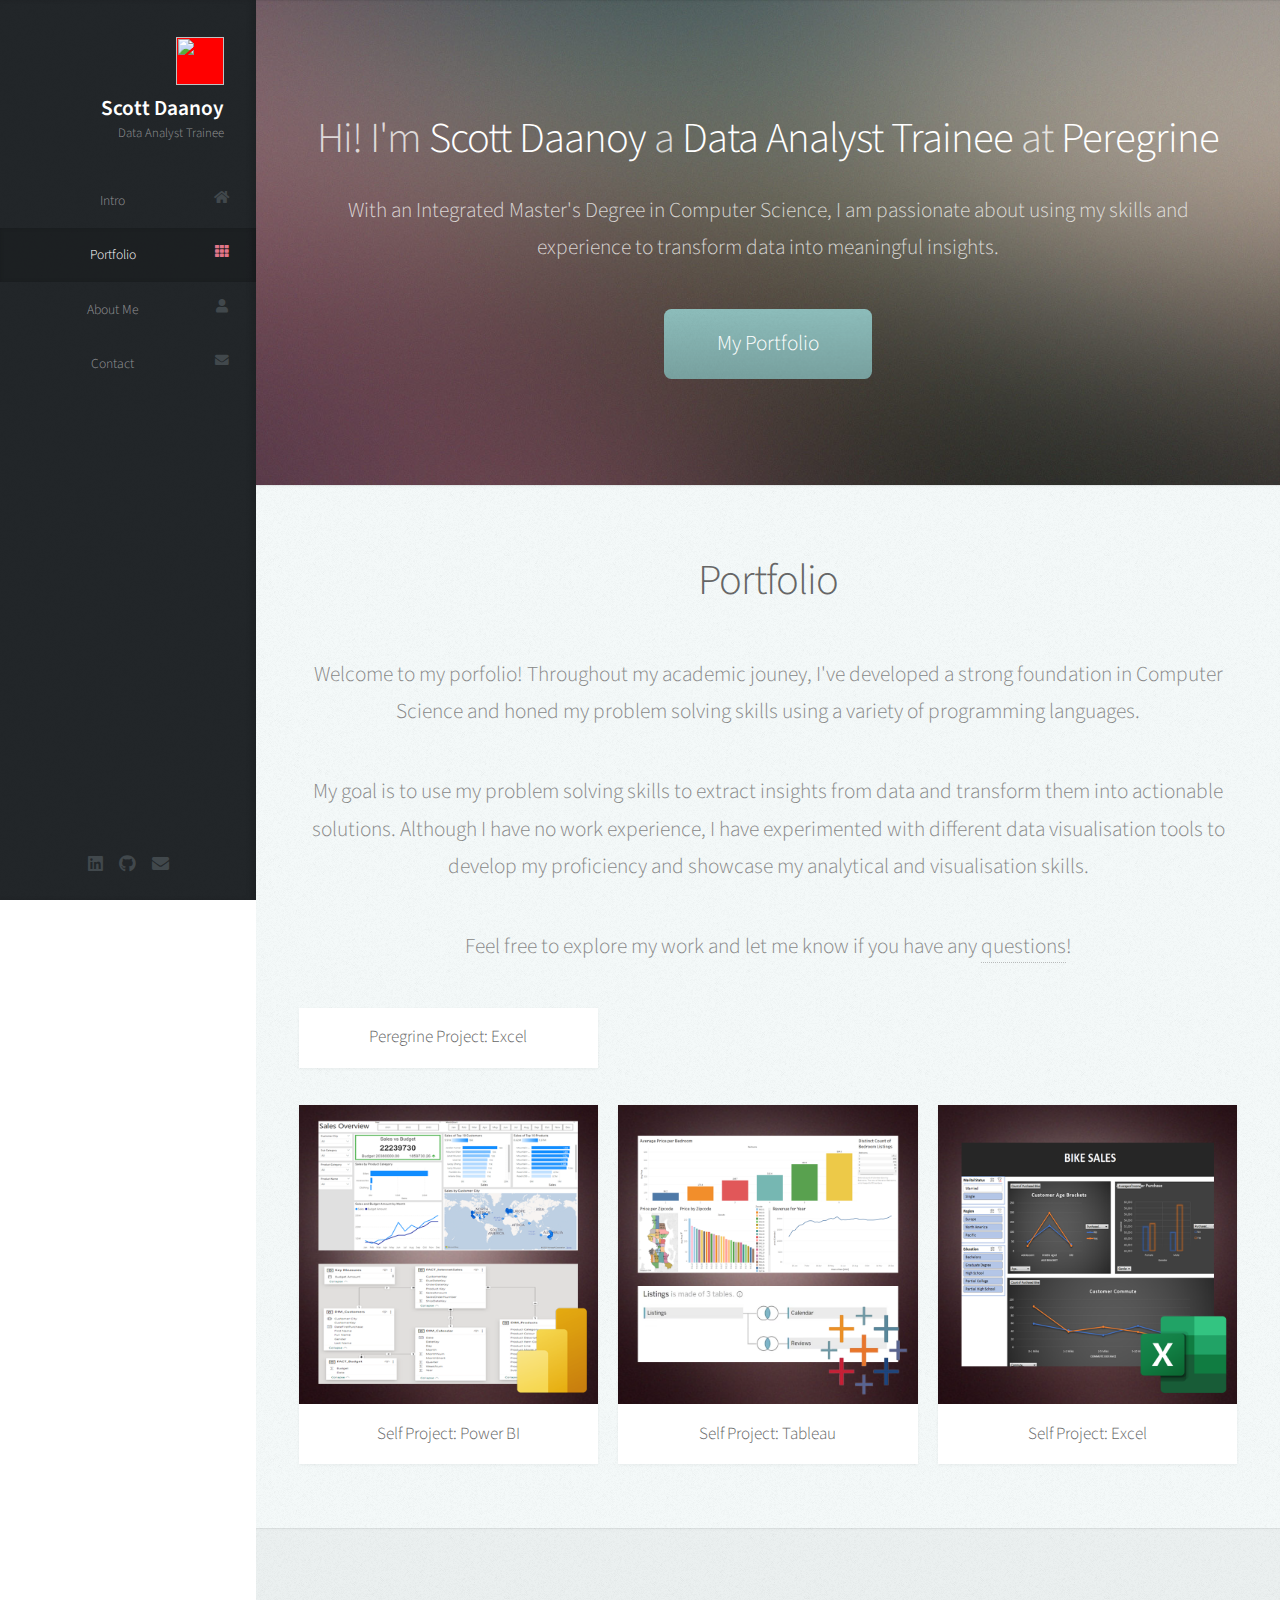
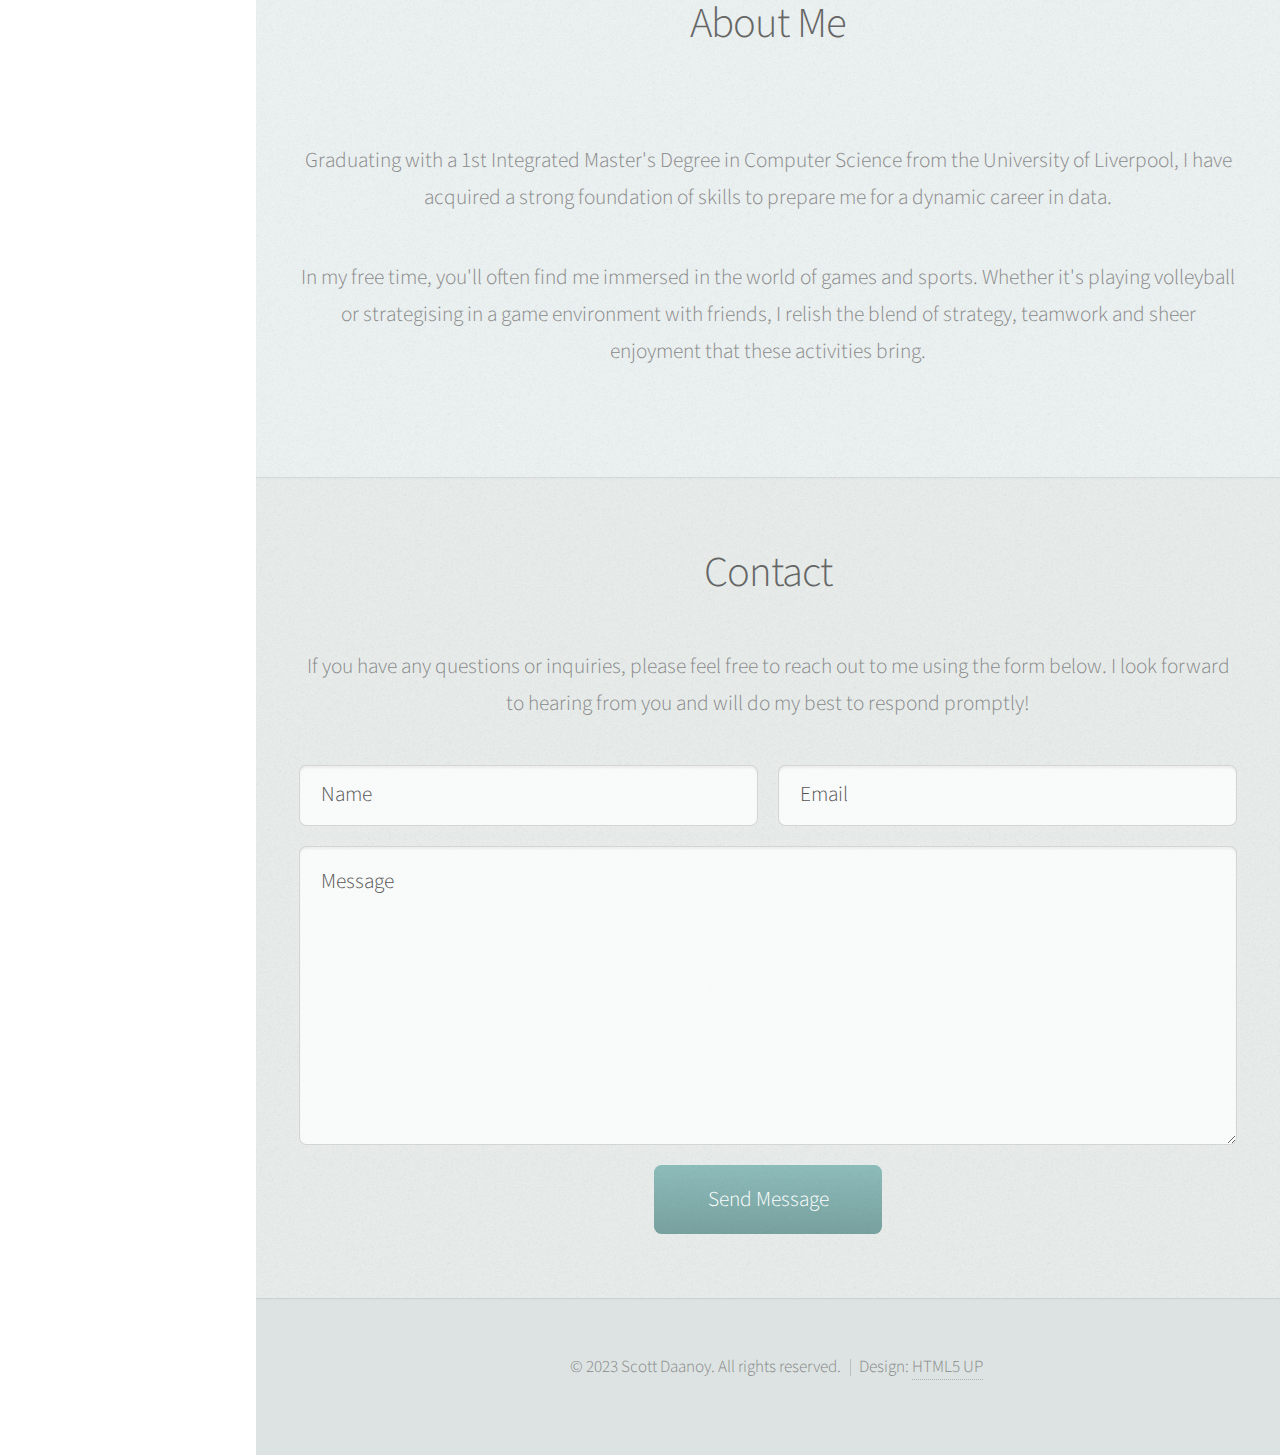
==== commit d87815d4: "New Peregrine Changes" ====
--- a/index.html
+++ b/index.html
@@ -20,9 +20,9 @@
 
 					<!-- Logo -->
 						<div id="logo">
-							<span class="image avatar48"><img src="images/avatar.jpg" alt="" /></span>
+							<span class="image avatar48"><img src="images/Picture.png" alt="" /></span>
 							<h1 id="title">Scott Daanoy</h1>
-							<p>Aspiring Data Professional</p>
+							<p>Data Analyst Trainee</p>
 						</div>
 
 					<!-- Nav -->
@@ -58,8 +58,8 @@
 						<div class="container">
 
 							<header>
-								<h2 class="alt">Hello, I'm <strong>Scott Daanoy</strong>, a recent graduate eager to start 
-								my journey in the field of <strong>Data</strong>!</h2>
+								<h2 class="alt">Hi! I'm <strong>Scott Daanoy</strong> a <strong>Data Analyst Trainee</strong> at <strong>Peregrine</strong>
+								</h2>
 								<p>With an Integrated Master's Degree in Computer Science,
 								I am passionate about using my skills and experience to transform data into meaningful insights.</p>
 							</header>
@@ -91,9 +91,22 @@
 							<div class="row">
 								<div class="col-4 col-12-mobile">
 									<article class="item">
+										<a href="PeregrineExcel.html#portfolio" class="image fit"><img src="images/PeregrineExcel Thumb.png" alt="" /></a>
+										<header>
+											<h3>Peregrine Project: Excel</h3>
+										</header>
+									</article>
+								</div>
+							</div>
+
+							<br>
+
+							<div class="row">
+								<div class="col-4 col-12-mobile">
+									<article class="item">
 										<a href="PowerBIProject.html#portfolio" class="image fit"><img src="images/BI Thumb.png" alt="" /></a>
 										<header>
-											<h3>Power BI Project</h3>
+											<h3>Self Project: Power BI</h3>
 										</header>
 									</article>
 								</div>
@@ -101,7 +114,7 @@
 									<article class="item">
 										<a href="TableauProject.html#portfolio" class="image fit"><img src="images/Tableau Thumb.png" alt="" /></a>
 										<header>
-											<h3>Tableau Project</h3>
+											<h3>Self Project: Tableau</h3>
 										</header>
 									</article>
 								</div>
@@ -109,7 +122,7 @@
 									<article class="item">
 										<a href="ExcelProject.html#portfolio" class="image fit"><img src="images/Excel Thumb.png" alt="" /></a>
 										<header>
-											<h3>Excel Project</h3>
+											<h3>Self Project: Excel</h3>
 										</header>
 									</article>
 								</div>
@@ -125,7 +138,7 @@
 								<h2>About Me</h2>
 							</header>
 
-							<a href="#" class="image featured"><img src="images/pic08.jpg" alt="" /></a>
+							<a href="#" class="image featured"><img src="images/Circle.png" alt="" /></a>
 
 							<p>
 								Graduating with a 1st Integrated Master's Degree in Computer Science from the University of Liverpool,
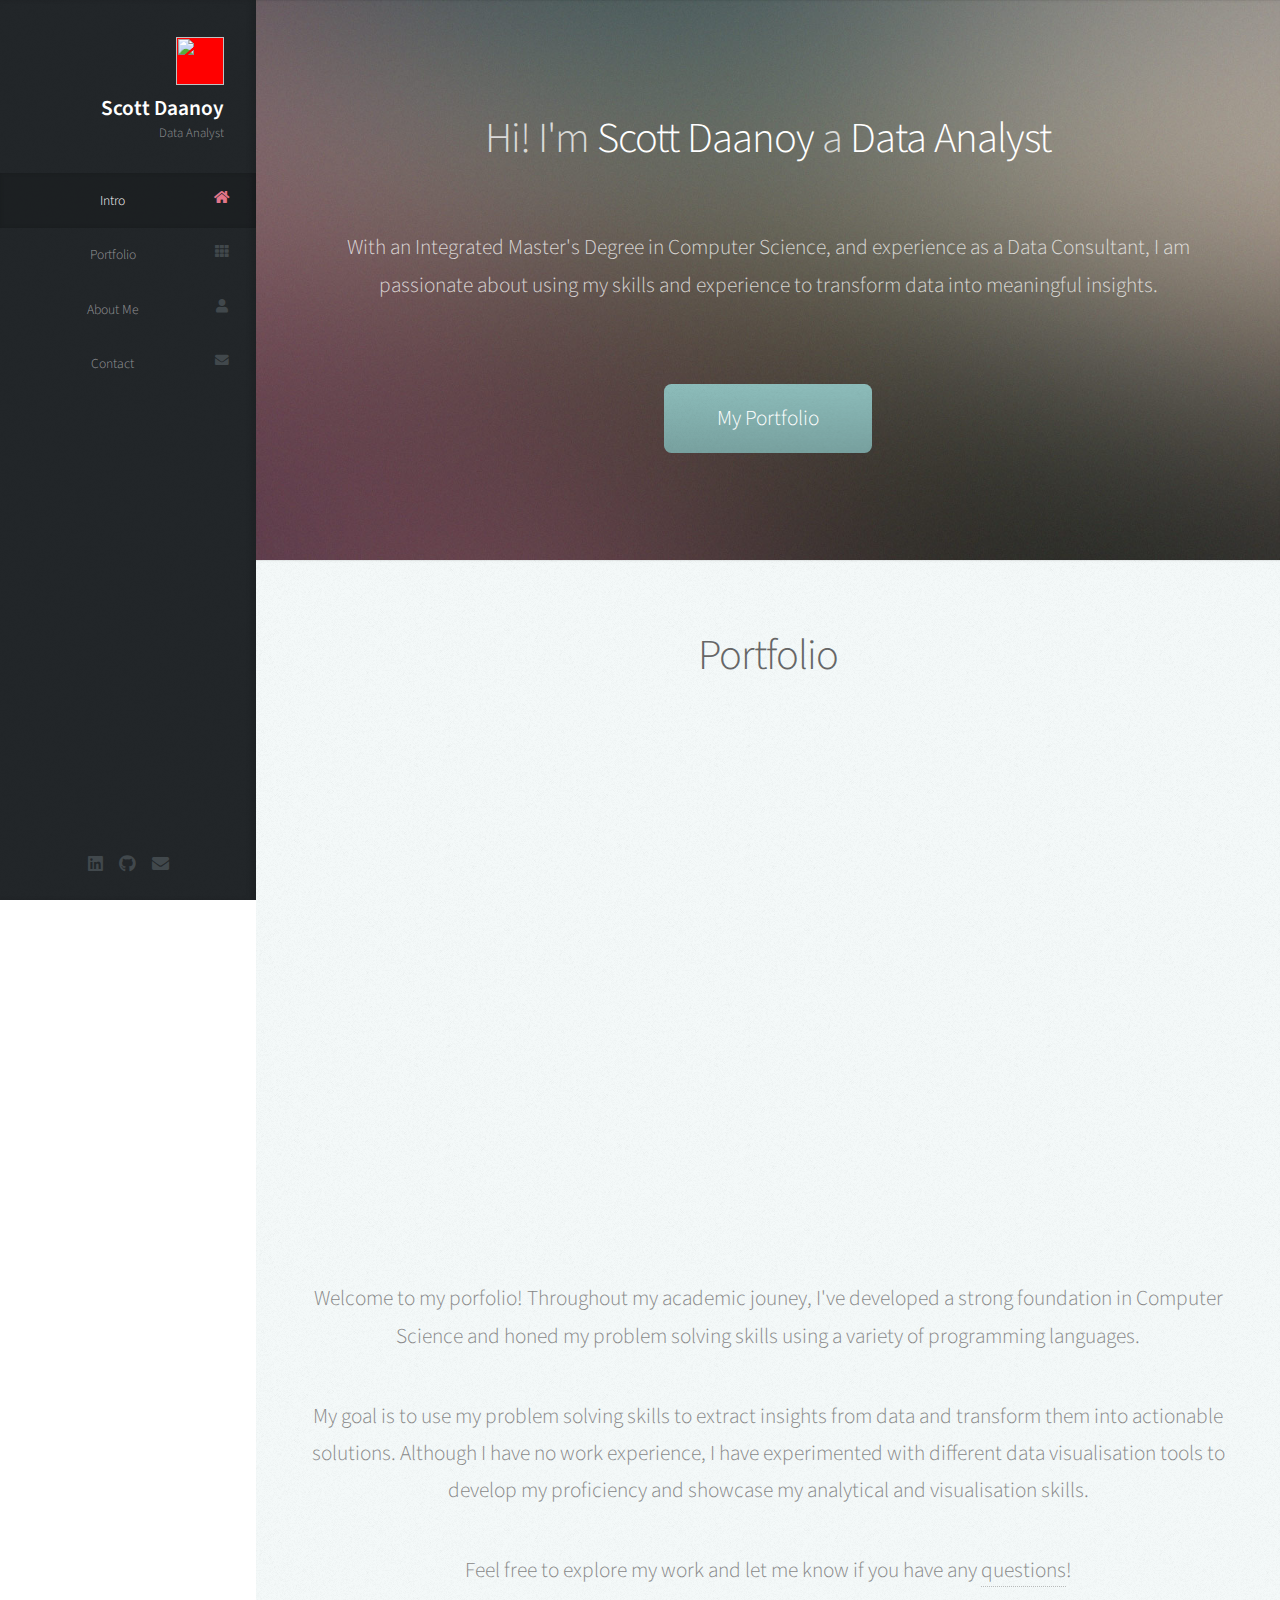
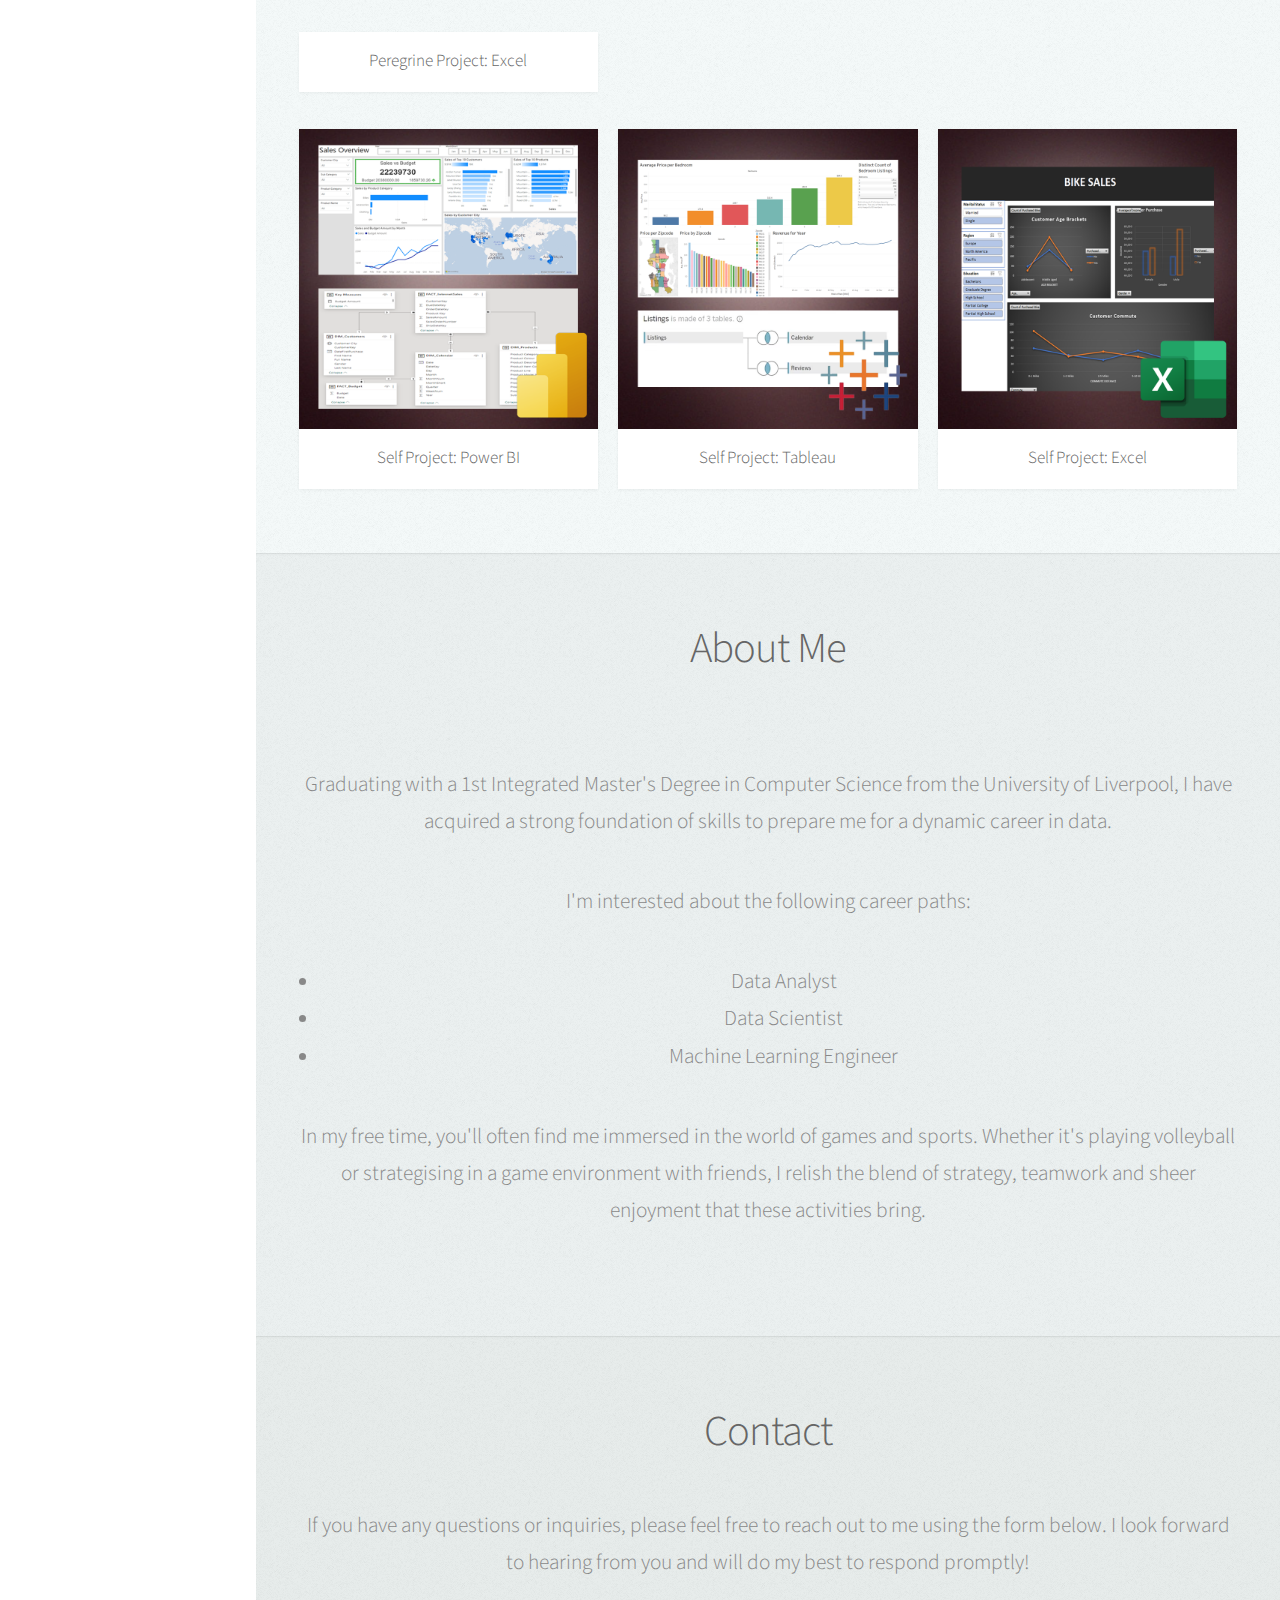
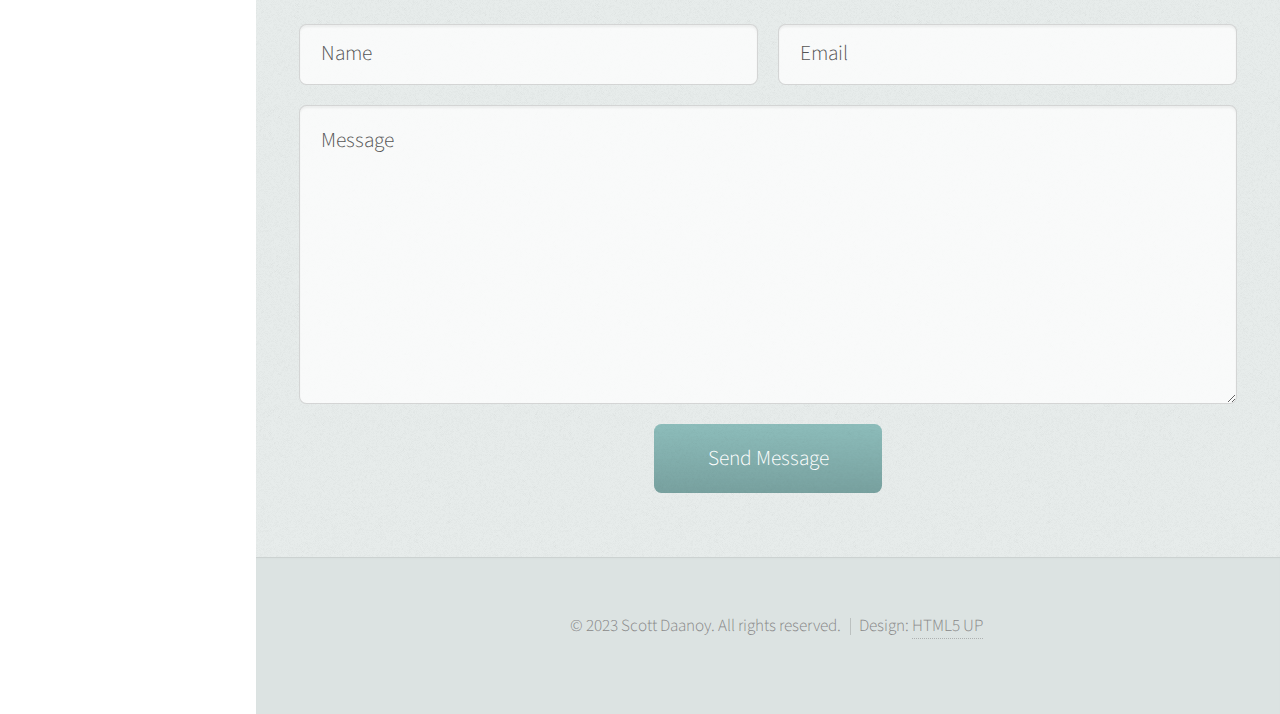
==== commit fc5521c5: "Add files via upload" ====
--- a/index.html
+++ b/index.html
@@ -22,7 +22,7 @@
 						<div id="logo">
 							<span class="image avatar48"><img src="images/Picture.png" alt="" /></span>
 							<h1 id="title">Scott Daanoy</h1>
-							<p>Data Analyst Trainee</p>
+							<p>Data Analyst</p>
 						</div>
 
 					<!-- Nav -->
@@ -58,10 +58,12 @@
 						<div class="container">
 
 							<header>
-								<h2 class="alt">Hi! I'm <strong>Scott Daanoy</strong> a <strong>Data Analyst Trainee</strong> at <strong>Peregrine</strong>
+								<h2 class="alt">Hi! I'm <strong>Scott Daanoy</strong> a <strong>Data Analyst</strong>
 								</h2>
-								<p>With an Integrated Master's Degree in Computer Science,
+								<br>
+								<p>With an Integrated Master's Degree in Computer Science, and experience as a Data Consultant,
 								I am passionate about using my skills and experience to transform data into meaningful insights.</p>
+								<br>
 							</header>
 
 							<footer>
@@ -80,6 +82,8 @@
 								<h2>Portfolio</h2>
 							</header>
 
+							<iframe width="60%" height="500" src="https://www.youtube.com/embed/lsJiuciCIfM?si=SQoS24kxR4O17tTO" frameborder="0" allowfullscreen></iframe>
+							<br><br>
 							<p>Welcome to my porfolio! Throughout my academic jouney, I've developed a strong foundation in
 							Computer Science and honed my problem solving skills using a variety of programming languages.</p>
 							<p>My goal is to use my problem solving skills to extract insights from data and transform them
@@ -144,6 +148,13 @@
 								Graduating with a 1st Integrated Master's Degree in Computer Science from the University of Liverpool,
 								I have acquired a strong foundation of skills to prepare me for a dynamic career in data.
 							</p>
+
+							<p>I'm interested about the following career paths:</p>
+							<ul>
+								<li>Data Analyst</li>
+								<li>Data Scientist</li>
+								<li>Machine Learning Engineer</li>
+							</ul>
 
 							<p>
 								In my free time, you'll often find me immersed in the world of games and sports. Whether it's playing 
